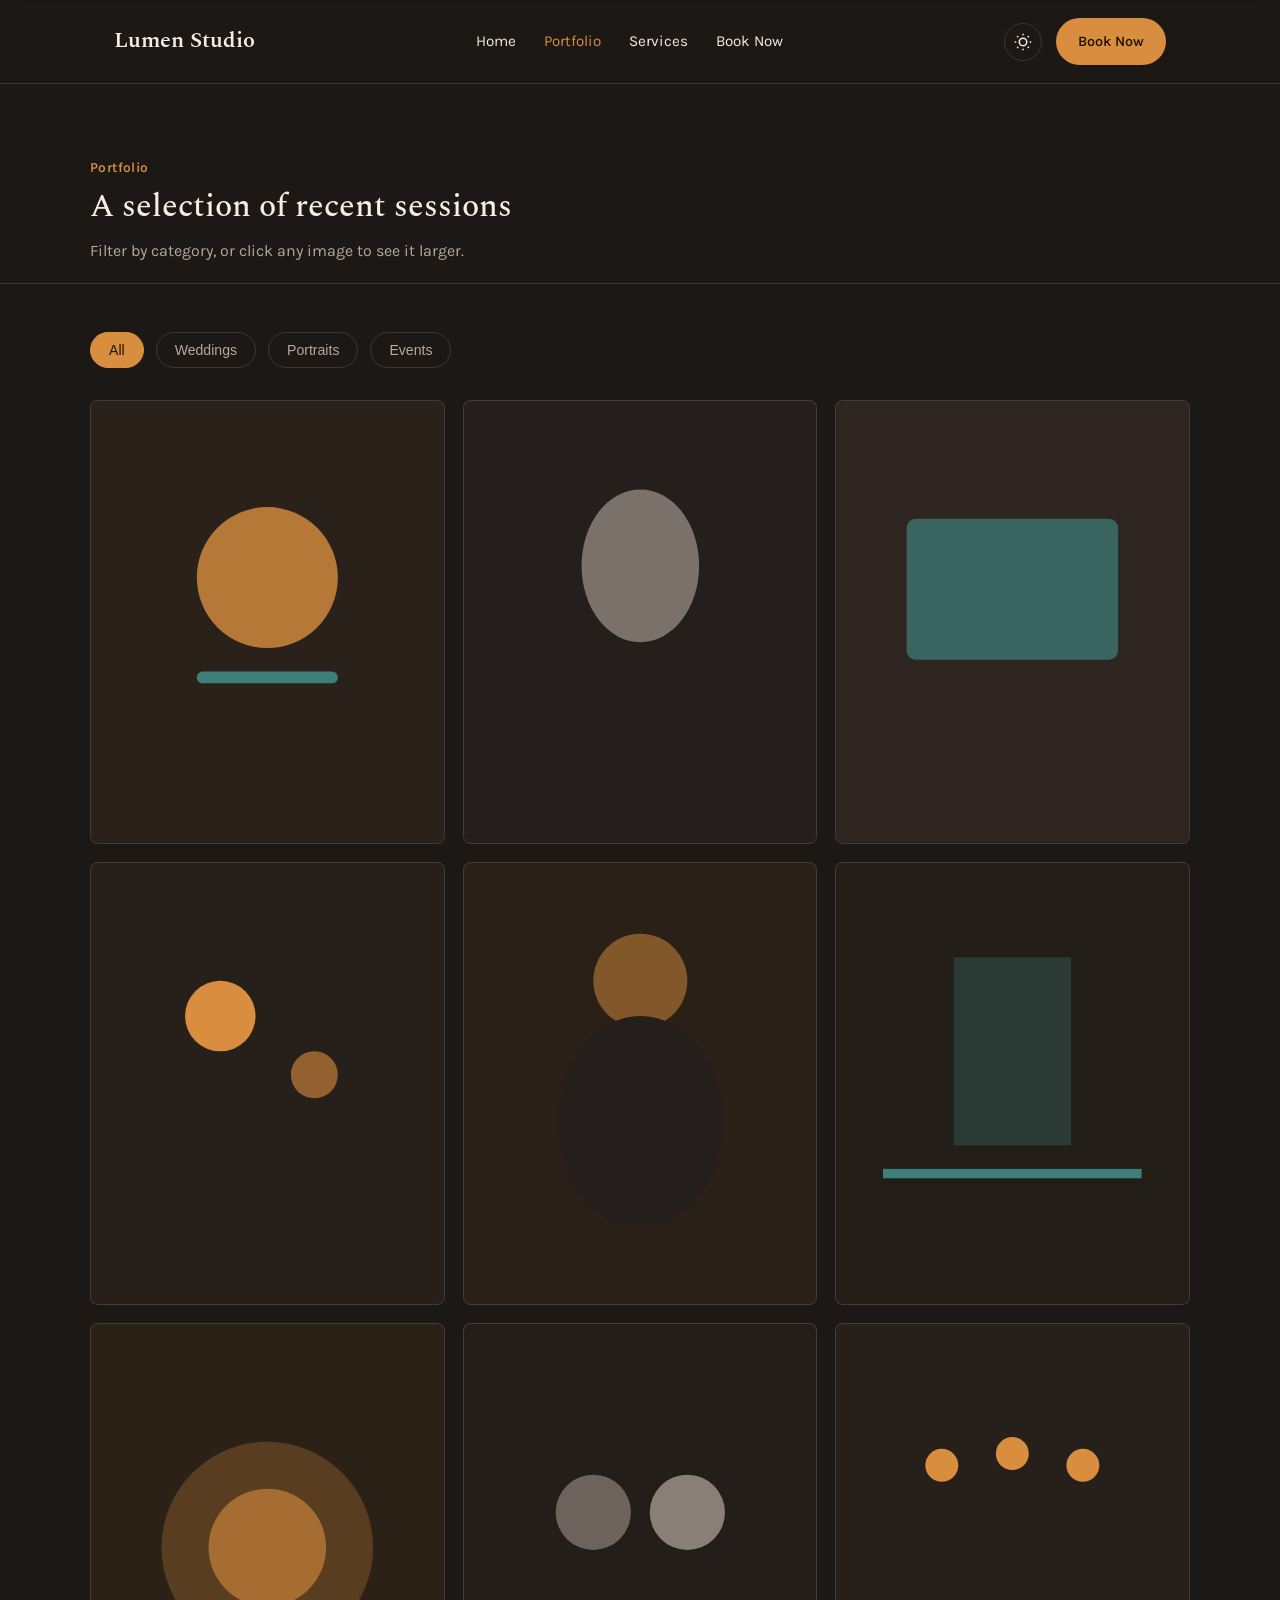
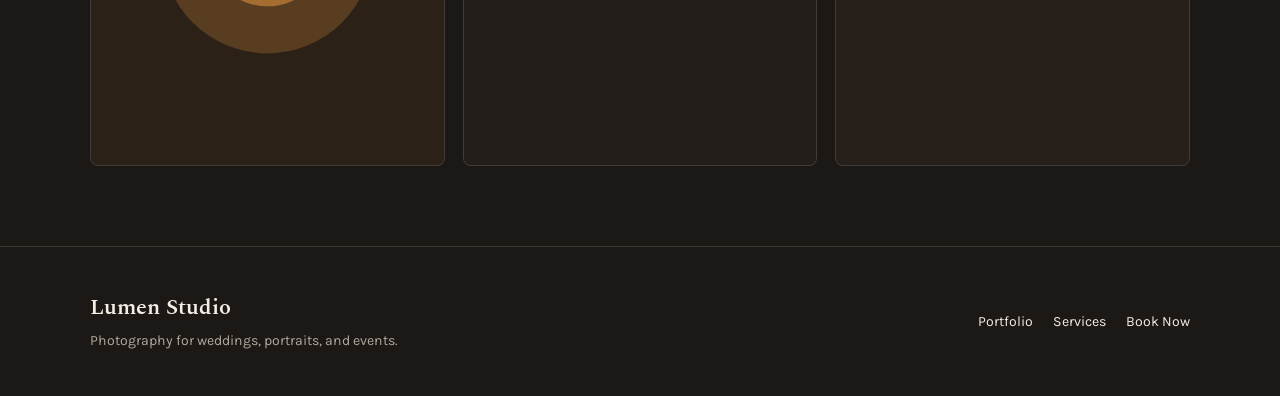
==== portfolio.html @ a8255b07 "Create portfolio.html" ====
<!DOCTYPE html>
<html lang="en" data-theme="dark">
<head>
<meta charset="UTF-8">
<meta name="viewport" content="width=device-width, initial-scale=1.0">
<title>Portfolio — Lumen Studio</title>
<meta name="description" content="Browse Lumen Studio's wedding, portrait, and event photography.">
<link rel="icon" type="image/svg+xml" href="favicon.svg">
<link rel="preconnect" href="https://fonts.googleapis.com">
<link href="https://fonts.googleapis.com/css2?family=Spectral:wght@400;500;600&family=Karla:wght@400;500;600&display=swap" rel="stylesheet">
<link rel="stylesheet" href="styles.css">
</head>
<body>

<header class="nav">
  <div class="nav-inner">
    <a href="index.html" class="logo">Lumen Studio</a>
    <nav class="nav-links" id="navLinks">
      <a href="index.html">Home</a>
      <a href="portfolio.html" aria-current="page">Portfolio</a>
      <a href="services.html">Services</a>
      <a href="booking.html">Book Now</a>
    </nav>
    <div class="nav-actions">
      <button class="theme-toggle" id="themeToggle" aria-label="Toggle light mode" aria-pressed="false">
        <svg width="18" height="18" viewBox="0 0 24 24" fill="none" stroke="currentColor" stroke-width="2"><circle cx="12" cy="12" r="5"/><path d="M12 1v2M12 21v2M4.2 4.2l1.4 1.4M18.4 18.4l1.4 1.4M1 12h2M21 12h2M4.2 19.8l1.4-1.4M18.4 5.6l1.4-1.4"/></svg>
      </button>
      <a href="booking.html" class="btn btn-primary">Book Now</a>
      <button class="menu-btn" id="menuBtn" aria-label="Open menu" aria-expanded="false">
        <span></span><span></span><span></span>
      </button>
    </div>
  </div>
</header>

<main>
  <div class="page-header">
    <div class="page-header-inner">
      <p class="section-tag">Portfolio</p>
      <h1>A selection of recent sessions</h1>
      <p>Filter by category, or click any image to see it larger.</p>
    </div>
  </div>

  <section class="reveal" style="padding-top:48px;">
    <div class="filter-bar" role="group" aria-label="Filter gallery by category">
      <button class="filter-btn active" data-filter="all">All</button>
      <button class="filter-btn" data-filter="wedding">Weddings</button>
      <button class="filter-btn" data-filter="portrait">Portraits</button>
      <button class="filter-btn" data-filter="event">Events</button>
    </div>

    <div class="gallery-grid">
      <button class="gallery-item" data-category="wedding" data-caption="First look, Lahore — April">
        <svg viewBox="0 0 300 375" fill="none"><rect width="300" height="375" fill="#2A211B"/><circle cx="150" cy="150" r="60" fill="#D98E3F" opacity="0.8"/><rect x="90" y="230" width="120" height="10" rx="5" fill="#3E7F79"/></svg>
      </button>
      <button class="gallery-item" data-category="portrait" data-caption="Studio portrait series">
        <svg viewBox="0 0 300 375" fill="none"><rect width="300" height="375" fill="#241F1C"/><ellipse cx="150" cy="140" rx="50" ry="65" fill="#B3A99E" opacity="0.6"/></svg>
      </button>
      <button class="gallery-item" data-category="event" data-caption="Product launch, Karachi">
        <svg viewBox="0 0 300 375" fill="none"><rect width="300" height="375" fill="#2E2520"/><rect x="60" y="100" width="180" height="120" rx="8" fill="#3E7F79" opacity="0.7"/></svg>
      </button>
      <button class="gallery-item" data-category="wedding" data-caption="Reception details">
        <svg viewBox="0 0 300 375" fill="none"><rect width="300" height="375" fill="#271F19"/><circle cx="110" cy="130" r="30" fill="#D98E3F"/><circle cx="190" cy="180" r="20" fill="#D98E3F" opacity="0.6"/></svg>
      </button>
      <button class="gallery-item" data-category="portrait" data-caption="Outdoor portrait, golden hour">
        <svg viewBox="0 0 300 375" fill="none"><rect width="300" height="375" fill="#2A2017"/><circle cx="150" cy="100" r="40" fill="#D98E3F" opacity="0.5"/><ellipse cx="150" cy="220" rx="70" ry="90" fill="#241F1C"/></svg>
      </button>
      <button class="gallery-item" data-category="event" data-caption="Conference keynote">
        <svg viewBox="0 0 300 375" fill="none"><rect width="300" height="375" fill="#231D18"/><rect x="40" y="260" width="220" height="8" fill="#3E7F79"/><rect x="100" y="80" width="100" height="160" fill="#3E7F79" opacity="0.3"/></svg>
      </button>
      <button class="gallery-item" data-category="wedding" data-caption="Mehndi, evening">
        <svg viewBox="0 0 300 375" fill="none"><rect width="300" height="375" fill="#2C2117"/><circle cx="150" cy="190" r="90" fill="#D98E3F" opacity="0.25"/><circle cx="150" cy="190" r="50" fill="#D98E3F" opacity="0.6"/></svg>
      </button>
      <button class="gallery-item" data-category="portrait" data-caption="Family session">
        <svg viewBox="0 0 300 375" fill="none"><rect width="300" height="375" fill="#241E1A"/><circle cx="110" cy="160" r="32" fill="#B3A99E" opacity="0.5"/><circle cx="190" cy="160" r="32" fill="#B3A99E" opacity="0.7"/></svg>
      </button>
      <button class="gallery-item" data-category="event" data-caption="Corporate dinner">
        <svg viewBox="0 0 300 375" fill="none"><rect width="300" height="375" fill="#271F1A"/><circle cx="90" cy="120" r="14" fill="#D98E3F"/><circle cx="150" cy="110" r="14" fill="#D98E3F"/><circle cx="210" cy="120" r="14" fill="#D98E3F"/></svg>
      </button>
    </div>
  </section>
</main>

<footer class="footer">
  <div class="footer-inner">
    <div>
      <span class="logo">Lumen Studio</span>
      <p>Photography for weddings, portraits, and events.</p>
    </div>
    <div class="footer-links">
      <a href="portfolio.html">Portfolio</a>
      <a href="services.html">Services</a>
      <a href="booking.html">Book Now</a>
    </div>
  </div>
</footer>

<!-- LIGHTBOX -->
<div class="lightbox-overlay" id="lightboxOverlay">
  <div class="lightbox" role="dialog" aria-modal="true" aria-labelledby="lightboxCaption">
    <button class="lightbox-close" id="lightboxClose" aria-label="Close">×</button>
    <div class="lightbox-img" id="lightboxImg"></div>
    <p class="lightbox-caption" id="lightboxCaption"></p>
  </div>
</div>

<script src="script.js"></script>
</body>
</html>
---- styles.css ----
:root{
  --bg: #1C1816;
  --bg-alt: #241F1C;
  --text: #F3EDE4;
  --text-dim: #B3A99E;
  --accent: #D98E3F;
  --accent-dim: #B6732C;
  --teal: #3E7F79;
  --border: rgba(243,237,228,0.14);
  --radius: 8px;
  --maxw: 1100px;
  --font-display: 'Spectral', serif;
  --font-body: 'Karla', sans-serif;
}
[data-theme="light"]{
  --bg: #F6F2EC;
  --bg-alt: #ECE5DB;
  --text: #221D19;
  --text-dim: #6B6158;
  --border: rgba(34,29,25,0.14);
}
*{box-sizing:border-box; margin:0; padding:0;}
html{scroll-behavior:smooth;}
body{background:var(--bg); color:var(--text); font-family:var(--font-body); line-height:1.6; transition:background 0.25s, color 0.25s;}
@media (prefers-reduced-motion: reduce){ *{animation-duration:0.01ms !important; transition-duration:0.01ms !important; scroll-behavior:auto !important;} }
h1,h2,h3{font-family:var(--font-display); font-weight:500; line-height:1.18; color:var(--text);}
h2{font-size:clamp(1.6rem,3.2vw,2.3rem);}
h3{font-size:1.2rem;}
p{color:var(--text-dim);}
a{color:inherit; text-decoration:none;}
img{max-width:100%; display:block;}
:focus-visible{outline:2px solid var(--accent); outline-offset:3px;}
section{padding:80px 24px;}
.section-head{max-width:var(--maxw); margin:0 auto 44px;}
.section-tag{color:var(--accent); font-weight:600; font-size:0.86rem; letter-spacing:0.03em; margin-bottom:10px;}

/* NAV */
.nav{position:sticky; top:0; z-index:50; background:color-mix(in srgb, var(--bg) 88%, transparent); backdrop-filter:blur(10px); border-bottom:1px solid var(--border);}
.nav-inner{max-width:var(--maxw); margin:0 auto; padding:18px 24px; display:flex; align-items:center; justify-content:space-between; gap:24px;}
.logo{font-family:var(--font-display); font-size:1.35rem; font-weight:600;}
.nav-links{display:flex; gap:28px; font-size:0.95rem;}
.nav-links a[aria-current="page"]{color:var(--accent);}
.nav-links a:hover{color:var(--accent);}
.nav-actions{display:flex; align-items:center; gap:14px;}
.theme-toggle{background:none; border:1px solid var(--border); border-radius:50%; width:38px; height:38px; display:flex; align-items:center; justify-content:center; color:var(--text); cursor:pointer;}
.theme-toggle:hover{border-color:var(--accent);}
.menu-btn{display:none; flex-direction:column; gap:4px; background:none; border:none; cursor:pointer; padding:6px;}
.menu-btn span{width:20px; height:2px; background:var(--text); border-radius:2px;}

/* BUTTONS */
.btn{display:inline-block; padding:12px 22px; border-radius:999px; font-weight:600; font-size:0.9rem; cursor:pointer; border:none; transition:transform 0.15s, box-shadow 0.15s;}
.btn-primary{background:var(--accent); color:#201505;}
.btn-primary:hover{transform:translateY(-1px); box-shadow:0 6px 16px rgba(217,142,63,0.3);}
.btn-lg{padding:14px 28px; font-size:0.98rem;}
.btn-outline{border:1px solid var(--border); color:var(--text); background:none;}
.btn-outline:hover{border-color:var(--accent); color:var(--accent);}

/* HERO (home) */
.hero{padding:70px 24px 20px;}
.hero-inner{max-width:var(--maxw); margin:0 auto; display:grid; grid-template-columns:1.1fr 0.9fr; gap:40px; align-items:center;}
.kicker{color:var(--accent); font-weight:600; font-size:0.92rem; margin-bottom:14px;}
.hero h1{font-size:clamp(2.2rem,4.6vw,3.3rem); max-width:13ch;}
.hero-lede{margin-top:20px; font-size:1.05rem; max-width:46ch;}
.hero-actions{margin-top:30px; display:flex; gap:16px; flex-wrap:wrap;}
.hero-art svg{width:100%; height:auto; max-width:360px;}

/* PAGE HEADER (inner pages) */
.page-header{padding:60px 24px 20px; border-bottom:1px solid var(--border);}
.page-header-inner{max-width:var(--maxw); margin:0 auto;}
.page-header p{margin-top:12px; max-width:50ch;}

/* FEATURES / HIGHLIGHTS */
.highlights{max-width:var(--maxw); margin:0 auto; display:grid; grid-template-columns:repeat(3,1fr); gap:0; border-top:1px solid var(--border);}
.highlight{padding:30px 26px; border-right:1px solid var(--border); border-bottom:1px solid var(--border);}
.highlight:last-child{border-right:none;}
.highlight h3{margin-bottom:10px;}

/* TESTIMONIALS */
.carousel{max-width:680px; margin:0 auto;}
.carousel-track{position:relative; min-height:120px;}
.review{display:none; text-align:center; font-family:var(--font-display); font-size:1.25rem;}
.review.active{display:block; animation:fadein 0.4s ease;}
@keyframes fadein{from{opacity:0; transform:translateY(6px);} to{opacity:1; transform:translateY(0);}}
.review cite{display:block; margin-top:16px; font-family:var(--font-body); font-style:normal; font-size:0.88rem; color:var(--text-dim);}
.carousel-controls{display:flex; align-items:center; justify-content:center; gap:20px; margin-top:30px;}
.carousel-controls button{background:none; border:1px solid var(--border); border-radius:50%; width:36px; height:36px; cursor:pointer; color:var(--text);}
.carousel-controls button:hover{border-color:var(--accent); color:var(--accent);}
.carousel-dots{display:flex; gap:8px;}
.dot{width:7px; height:7px; border-radius:50%; background:var(--border); cursor:pointer; border:none;}
.dot.active{background:var(--accent);}

/* PORTFOLIO / GALLERY */
.filter-bar{max-width:var(--maxw); margin:0 auto 32px; display:flex; gap:12px; flex-wrap:wrap;}
.filter-btn{padding:9px 18px; border-radius:999px; border:1px solid var(--border); background:none; color:var(--text-dim); font-size:0.88rem; cursor:pointer;}
.filter-btn.active{background:var(--accent); color:#201505; border-color:var(--accent);}
.gallery-grid{max-width:var(--maxw); margin:0 auto; display:grid; grid-template-columns:repeat(3,1fr); gap:18px;}
.gallery-item{border-radius:var(--radius); overflow:hidden; cursor:pointer; border:1px solid var(--border); background:var(--bg-alt); aspect-ratio:4/5; transition:transform 0.2s;}
.gallery-item:hover{transform:translateY(-3px);}
.gallery-item svg{width:100%; height:100%;}
.gallery-item[hidden]{display:none;}

/* LIGHTBOX MODAL */
.lightbox-overlay{position:fixed; inset:0; background:rgba(10,8,6,0.85); display:none; align-items:center; justify-content:center; z-index:100; padding:20px;}
.lightbox-overlay.open{display:flex;}
.lightbox{max-width:600px; width:100%; position:relative;}
.lightbox-img{width:100%; aspect-ratio:4/5; border-radius:var(--radius); overflow:hidden; background:var(--bg-alt);}
.lightbox-caption{margin-top:14px; color:var(--text); text-align:center; font-family:var(--font-display);}
.lightbox-close{position:absolute; top:-40px; right:0; background:none; border:none; font-size:1.8rem; color:var(--text); cursor:pointer;}

/* SERVICES / PACKAGES */
.packages{max-width:var(--maxw); margin:0 auto; display:grid; grid-template-columns:repeat(3,1fr); gap:24px;}
.package{border:1px solid var(--border); border-radius:var(--radius); padding:30px 26px;}
.package.featured{border-color:var(--accent); background:var(--bg-alt);}
.package .price{font-family:var(--font-display); font-size:2rem; margin:14px 0;}
.package ul{list-style:none; margin-top:18px; display:flex; flex-direction:column; gap:10px; font-size:0.92rem; color:var(--text-dim);}
.package ul li::before{content:"— "; color:var(--accent);}

/* FAQ */
.faq-list{max-width:760px; margin:0 auto; border-top:1px solid var(--border);}
.faq-item{border-bottom:1px solid var(--border);}
.faq-q{width:100%; text-align:left; background:none; border:none; cursor:pointer; padding:20px 4px; display:flex; justify-content:space-between; align-items:center; font-family:var(--font-body); font-size:1rem; font-weight:600; color:var(--text);}
.faq-icon{font-size:1.25rem; color:var(--accent); transition:transform 0.2s;}
.faq-item.open .faq-icon{transform:rotate(45deg);}
.faq-a{max-height:0; overflow:hidden; transition:max-height 0.25s ease;}
.faq-a p{padding:0 4px 20px; max-width:60ch;}

/* BOOKING FORM */
.booking-layout{max-width:var(--maxw); margin:0 auto; display:grid; grid-template-columns:0.8fr 1.2fr; gap:48px; align-items:start;}
.booking-copy p{margin-top:14px; max-width:34ch;}
.booking-form{display:flex; flex-direction:column; gap:16px;}
.form-row{display:grid; grid-template-columns:1fr 1fr; gap:16px;}
.field{display:flex; flex-direction:column; gap:6px;}
.field label{font-size:0.84rem; font-weight:600;}
.field input, .field select, .field textarea{background:var(--bg-alt); border:1px solid var(--border); border-radius:6px; padding:12px 14px; font-family:var(--font-body); font-size:0.95rem; color:var(--text); resize:vertical;}
.field input:focus, .field select:focus, .field textarea:focus{outline:none; border-color:var(--accent);}
.field.invalid input, .field.invalid select, .field.invalid textarea{border-color:#C1543A;}
.error{font-size:0.8rem; color:#D97860; min-height:1em;}
.form-success{margin-top:4px; font-size:0.92rem; color:var(--accent); font-weight:600; min-height:1em;}

/* FOOTER */
.footer{padding:44px 24px; border-top:1px solid var(--border);}
.footer-inner{max-width:var(--maxw); margin:0 auto; display:flex; justify-content:space-between; align-items:center; flex-wrap:wrap; gap:16px;}
.footer-inner p{font-size:0.88rem; margin-top:4px;}
.footer-links{display:flex; gap:20px; font-size:0.88rem;}
.footer-links a:hover{color:var(--accent);}

/* RESPONSIVE */
@media (max-width:860px){
  .hero-inner{grid-template-columns:1fr;}
  .hero-art{order:-1; max-width:240px; margin:0 auto 20px;}
  .highlights{grid-template-columns:1fr;}
  .gallery-grid{grid-template-columns:repeat(2,1fr);}
  .packages{grid-template-columns:1fr;}
  .booking-layout{grid-template-columns:1fr;}
  .form-row{grid-template-columns:1fr;}
}
@media (max-width:720px){
  .nav-links{position:absolute; top:100%; left:0; right:0; background:var(--bg); flex-direction:column; padding:20px 24px; border-bottom:1px solid var(--border); display:none; gap:16px;}
  .nav-links.open{display:flex;}
  .menu-btn{display:flex;}
  section{padding:56px 20px;}
  .gallery-grid{grid-template-columns:repeat(2,1fr); gap:12px;}
}
@media (max-width:480px){
  .gallery-grid{grid-template-columns:1fr 1fr;}
}

/* SCROLL REVEAL */
.reveal{opacity:0; transform:translateY(20px); transition:opacity 0.6s cubic-bezier(0.16,1,0.3,1), transform 0.6s cubic-bezier(0.16,1,0.3,1);}
.reveal.in-view{opacity:1; transform:translateY(0);}
@media (prefers-reduced-motion: reduce){ .reveal{opacity:1; transform:none; transition:none;} }
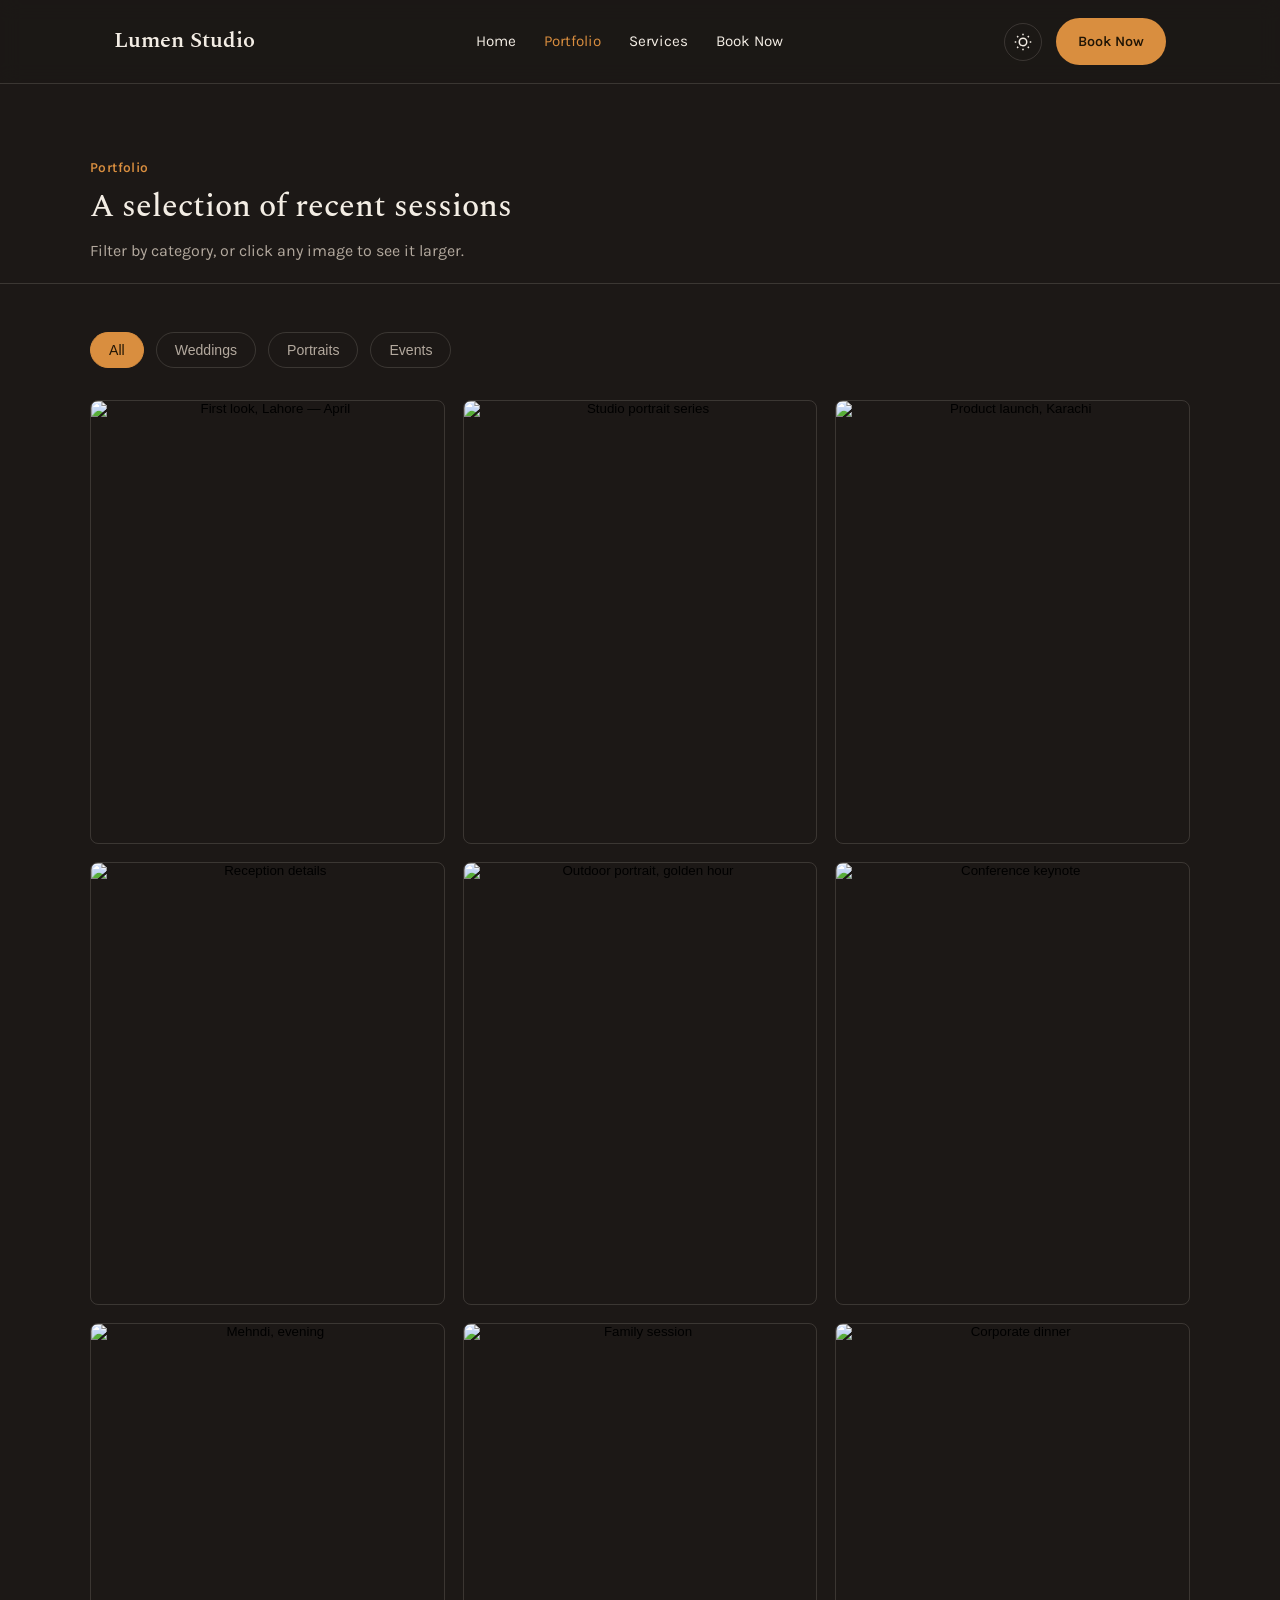
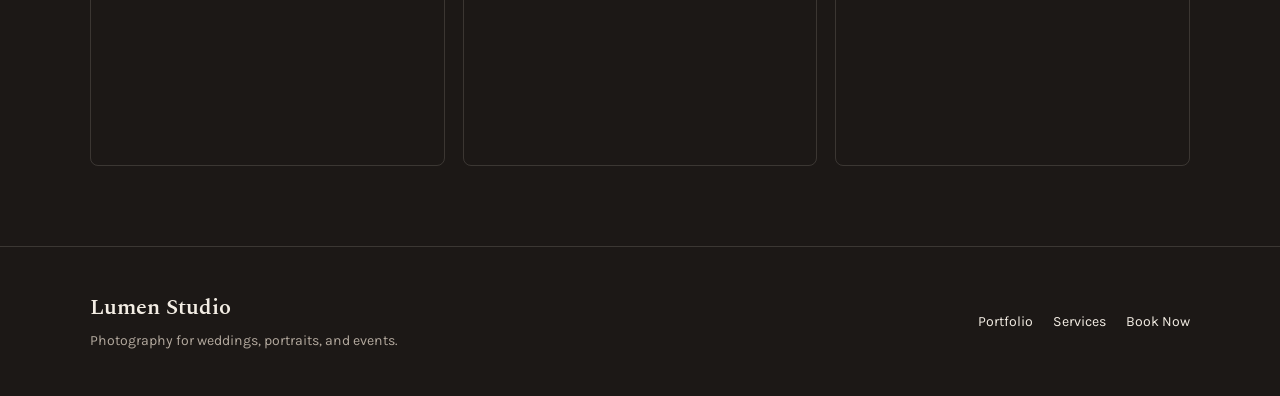
==== commit d7275ada: "Update portfolio.html" ====
--- a/portfolio.html
+++ b/portfolio.html
@@ -9,6 +9,17 @@
 <link rel="preconnect" href="https://fonts.googleapis.com">
 <link href="https://fonts.googleapis.com/css2?family=Spectral:wght@400;500;600&family=Karla:wght@400;500;600&display=swap" rel="stylesheet">
 <link rel="stylesheet" href="styles.css">
+<style>
+  .gallery-item{ padding:0; overflow:hidden; background:none; }
+  .gallery-item img{
+    width:100%;
+    height:100%;
+    object-fit:cover;
+    display:block;
+    transition:transform 0.4s ease;
+  }
+  .gallery-item:hover img{ transform:scale(1.05); }
+</style>
 </head>
 <body>
 
@@ -52,31 +63,31 @@
 
     <div class="gallery-grid">
       <button class="gallery-item" data-category="wedding" data-caption="First look, Lahore — April">
-        <svg viewBox="0 0 300 375" fill="none"><rect width="300" height="375" fill="#2A211B"/><circle cx="150" cy="150" r="60" fill="#D98E3F" opacity="0.8"/><rect x="90" y="230" width="120" height="10" rx="5" fill="#3E7F79"/></svg>
+        <img src="https://picsum.photos/seed/lumen-wedding1/300/375" alt="First look, Lahore — April" loading="lazy">
       </button>
       <button class="gallery-item" data-category="portrait" data-caption="Studio portrait series">
-        <svg viewBox="0 0 300 375" fill="none"><rect width="300" height="375" fill="#241F1C"/><ellipse cx="150" cy="140" rx="50" ry="65" fill="#B3A99E" opacity="0.6"/></svg>
+        <img src="https://picsum.photos/seed/lumen-portrait1/300/375" alt="Studio portrait series" loading="lazy">
       </button>
       <button class="gallery-item" data-category="event" data-caption="Product launch, Karachi">
-        <svg viewBox="0 0 300 375" fill="none"><rect width="300" height="375" fill="#2E2520"/><rect x="60" y="100" width="180" height="120" rx="8" fill="#3E7F79" opacity="0.7"/></svg>
+        <img src="https://picsum.photos/seed/lumen-event1/300/375" alt="Product launch, Karachi" loading="lazy">
       </button>
       <button class="gallery-item" data-category="wedding" data-caption="Reception details">
-        <svg viewBox="0 0 300 375" fill="none"><rect width="300" height="375" fill="#271F19"/><circle cx="110" cy="130" r="30" fill="#D98E3F"/><circle cx="190" cy="180" r="20" fill="#D98E3F" opacity="0.6"/></svg>
+        <img src="https://picsum.photos/seed/lumen-wedding2/300/375" alt="Reception details" loading="lazy">
       </button>
       <button class="gallery-item" data-category="portrait" data-caption="Outdoor portrait, golden hour">
-        <svg viewBox="0 0 300 375" fill="none"><rect width="300" height="375" fill="#2A2017"/><circle cx="150" cy="100" r="40" fill="#D98E3F" opacity="0.5"/><ellipse cx="150" cy="220" rx="70" ry="90" fill="#241F1C"/></svg>
+        <img src="https://picsum.photos/seed/lumen-portrait2/300/375" alt="Outdoor portrait, golden hour" loading="lazy">
       </button>
       <button class="gallery-item" data-category="event" data-caption="Conference keynote">
-        <svg viewBox="0 0 300 375" fill="none"><rect width="300" height="375" fill="#231D18"/><rect x="40" y="260" width="220" height="8" fill="#3E7F79"/><rect x="100" y="80" width="100" height="160" fill="#3E7F79" opacity="0.3"/></svg>
+        <img src="https://picsum.photos/seed/lumen-event2/300/375" alt="Conference keynote" loading="lazy">
       </button>
       <button class="gallery-item" data-category="wedding" data-caption="Mehndi, evening">
-        <svg viewBox="0 0 300 375" fill="none"><rect width="300" height="375" fill="#2C2117"/><circle cx="150" cy="190" r="90" fill="#D98E3F" opacity="0.25"/><circle cx="150" cy="190" r="50" fill="#D98E3F" opacity="0.6"/></svg>
+        <img src="https://picsum.photos/seed/lumen-wedding3/300/375" alt="Mehndi, evening" loading="lazy">
       </button>
       <button class="gallery-item" data-category="portrait" data-caption="Family session">
-        <svg viewBox="0 0 300 375" fill="none"><rect width="300" height="375" fill="#241E1A"/><circle cx="110" cy="160" r="32" fill="#B3A99E" opacity="0.5"/><circle cx="190" cy="160" r="32" fill="#B3A99E" opacity="0.7"/></svg>
+        <img src="https://picsum.photos/seed/lumen-portrait3/300/375" alt="Family session" loading="lazy">
       </button>
       <button class="gallery-item" data-category="event" data-caption="Corporate dinner">
-        <svg viewBox="0 0 300 375" fill="none"><rect width="300" height="375" fill="#271F1A"/><circle cx="90" cy="120" r="14" fill="#D98E3F"/><circle cx="150" cy="110" r="14" fill="#D98E3F"/><circle cx="210" cy="120" r="14" fill="#D98E3F"/></svg>
+        <img src="https://picsum.photos/seed/lumen-event3/300/375" alt="Corporate dinner" loading="lazy">
       </button>
     </div>
   </section>
